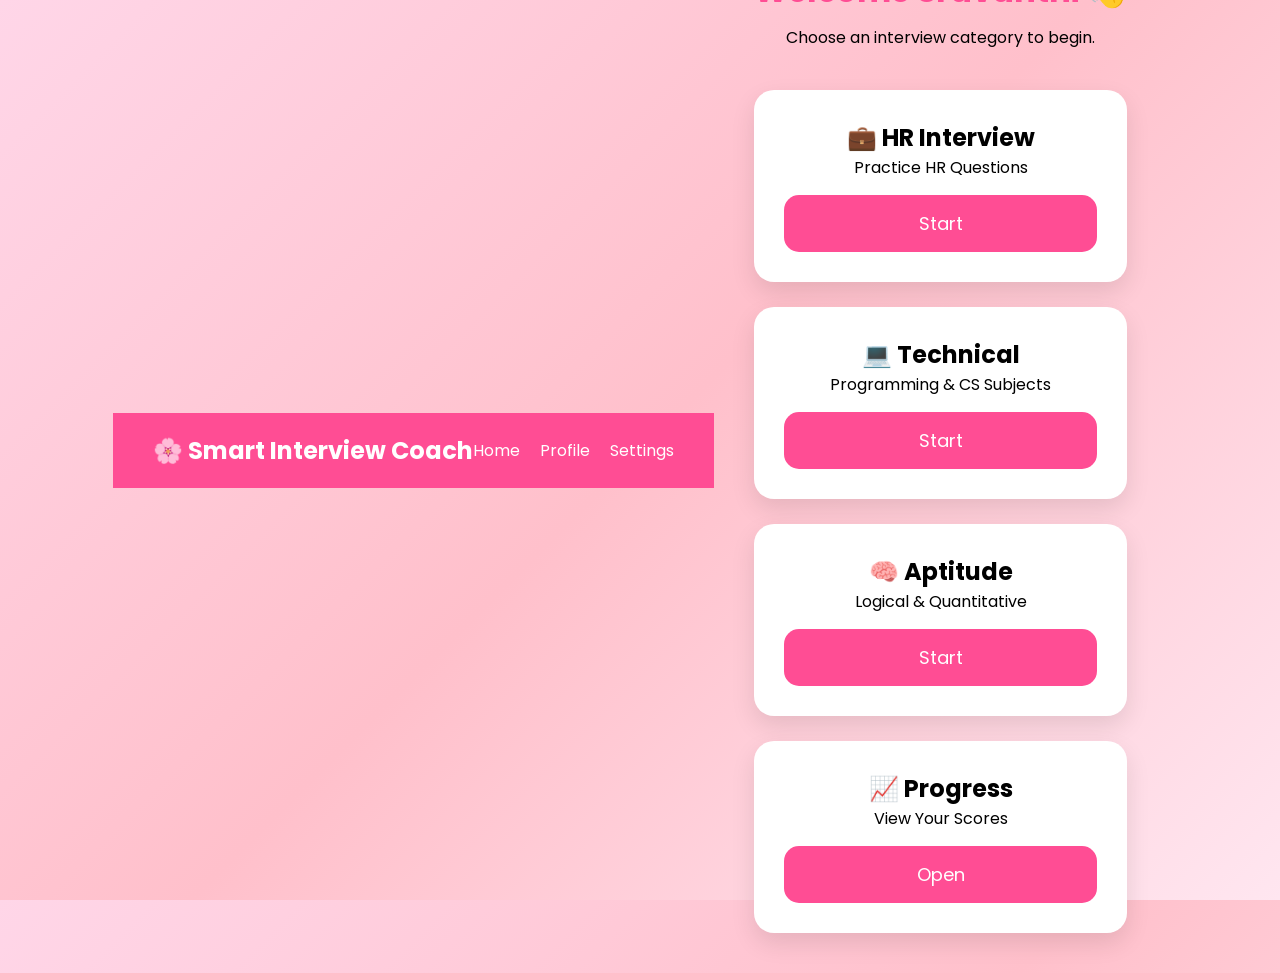
==== dashboard.html @ cf2a6e47 "Added Professional Dashboard" ====
<!DOCTYPE html>
<html lang="en">
<head>
<meta charset="UTF-8">
<meta name="viewport" content="width=device-width, initial-scale=1.0">
<title>Dashboard</title>

<link rel="stylesheet" href="style.css">

<link href="https://fonts.googleapis.com/css2?family=Poppins:wght@300;400;600;700&display=swap" rel="stylesheet">

</head>

<body>

<nav class="navbar">
<h2>🌸 Smart Interview Coach</h2>

<ul>
<li>Home</li>
<li>Profile</li>
<li>Settings</li>
</ul>

</nav>

<div class="dashboard">

<h1>Welcome Sravanthi 👋</h1>

<p>Choose an interview category to begin.</p>

<div class="cards">

<div class="card-box">
<h2>💼 HR Interview</h2>
<p>Practice HR Questions</p>
<button>Start</button>
</div>

<div class="card-box">
<h2>💻 Technical</h2>
<p>Programming & CS Subjects</p>
<button>Start</button>
</div>

<div class="card-box">
<h2>🧠 Aptitude</h2>
<p>Logical & Quantitative</p>
<button>Start</button>
</div>

<div class="card-box">
<h2>📈 Progress</h2>
<p>View Your Scores</p>
<button>Open</button>
</div>

</div>

</div>

</body>
</html>
---- style.css ----
*{
margin:0;
padding:0;
box-sizing:border-box;
font-family:'Poppins',sans-serif;
}

body{

background:linear-gradient(135deg,#ffd6e8,#ffc0cb,#ffe6f0);

height:100vh;

display:flex;

justify-content:center;

align-items:center;

}

.container{

width:100%;

display:flex;

justify-content:center;

}

.card{

background:white;

width:420px;

padding:40px;

border-radius:25px;

box-shadow:0 15px 35px rgba(0,0,0,.2);

text-align:center;

animation:fade .8s;

}

@keyframes fade{

from{

opacity:0;

transform:translateY(30px);

}

to{

opacity:1;

transform:translateY(0);

}

}

h1{

color:#ff4d94;

margin-bottom:10px;

}

.subtitle{

margin-bottom:25px;

color:#666;

}

input,select{

width:100%;

padding:14px;

margin:10px 0;

border-radius:12px;

border:1px solid #ddd;

font-size:16px;

}

button{

width:100%;

padding:15px;

background:#ff4d94;

border:none;

border-radius:15px;

font-size:18px;

color:white;

cursor:pointer;

transition:.3s;

}

button:hover{

background:#ff1a75;

transform:scale(1.03);

}
/* Dashboard */

.navbar{

display:flex;

justify-content:space-between;

align-items:center;

padding:20px 40px;

background:#ff4d94;

color:white;

}

.navbar ul{

display:flex;

gap:20px;

list-style:none;

}

.dashboard{

padding:40px;

text-align:center;

}

.cards{

display:grid;

grid-template-columns:repeat(auto-fit,minmax(250px,1fr));

gap:25px;

margin-top:40px;

}

.card-box{

background:white;

padding:30px;

border-radius:20px;

box-shadow:0 10px 25px rgba(0,0,0,.1);

transition:.3s;

}

.card-box:hover{

transform:translateY(-10px);

}

.card-box button{

margin-top:15px;

}
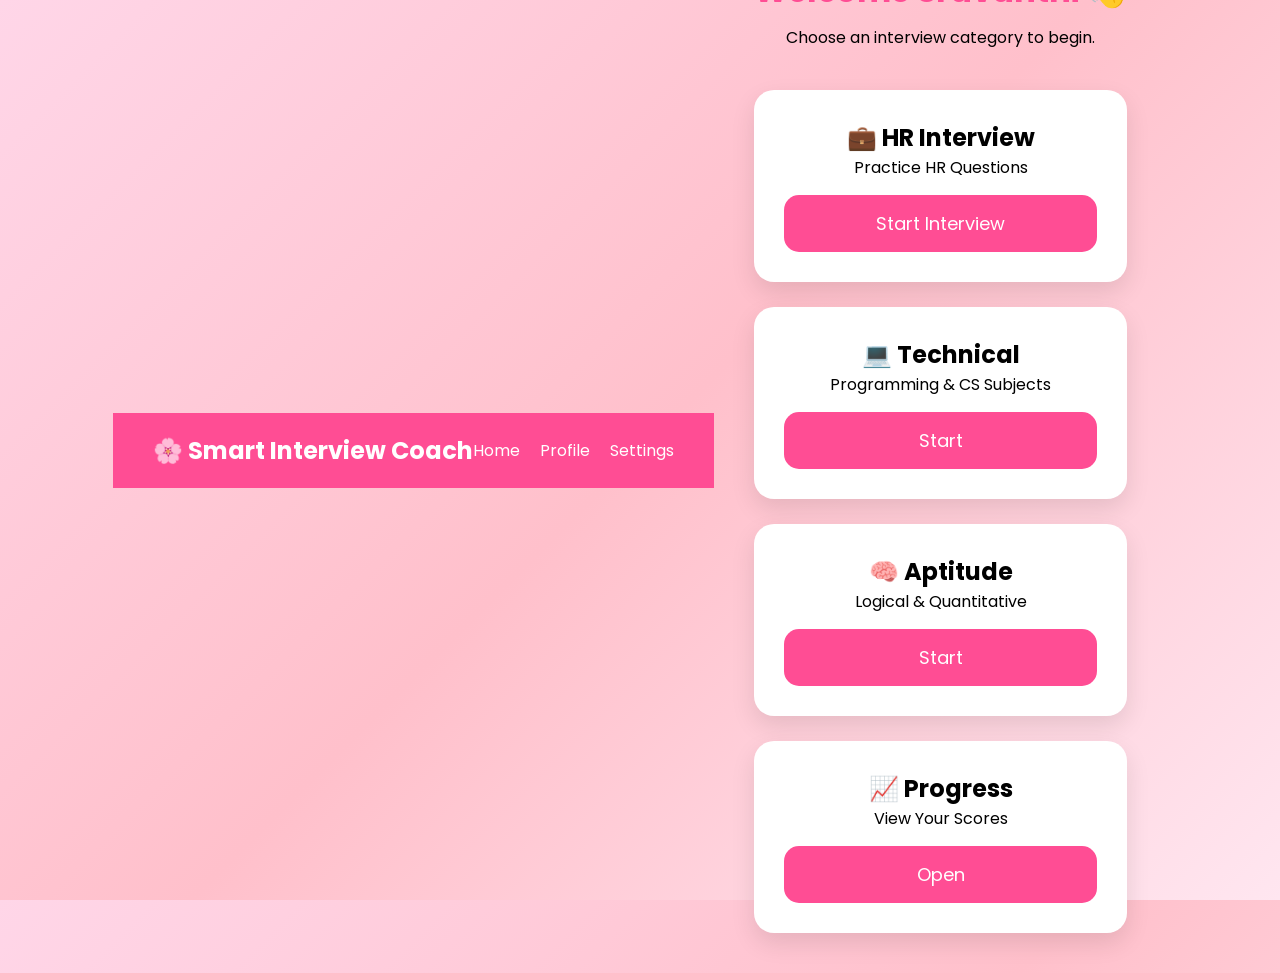
==== commit 192dc0ce: "updated form" ====
--- a/dashboard.html
+++ b/dashboard.html
@@ -35,7 +35,9 @@
 <div class="card-box">
 <h2>💼 HR Interview</h2>
 <p>Practice HR Questions</p>
-<button>Start</button>
+<button onclick="location.href='interview.html'">
+Start Interview
+</button>
 </div>
 
 <div class="card-box">
--- a/style.css
+++ b/style.css
@@ -200,4 +200,68 @@
 
 margin-top:15px;
 
-}+}
+
+.interview-box{
+
+width:700px;
+
+margin:60px auto;
+
+background:white;
+
+padding:40px;
+
+border-radius:25px;
+
+box-shadow:0 10px 30px rgba(0,0,0,.15);
+
+text-align:center;
+
+}
+
+#question{
+
+font-size:24px;
+
+margin-bottom:30px;
+
+font-weight:bold;
+
+color:#ff2f92;
+
+}
+
+.options{
+
+display:grid;
+
+gap:15px;
+
+}
+
+.option{
+
+padding:18px;
+
+font-size:18px;
+
+border:none;
+
+border-radius:15px;
+
+background:#ffd6ec;
+
+cursor:pointer;
+
+transition:.3s;
+
+}
+
+.option:hover{
+
+background:#ff4d94;
+
+color:white;
+
+}
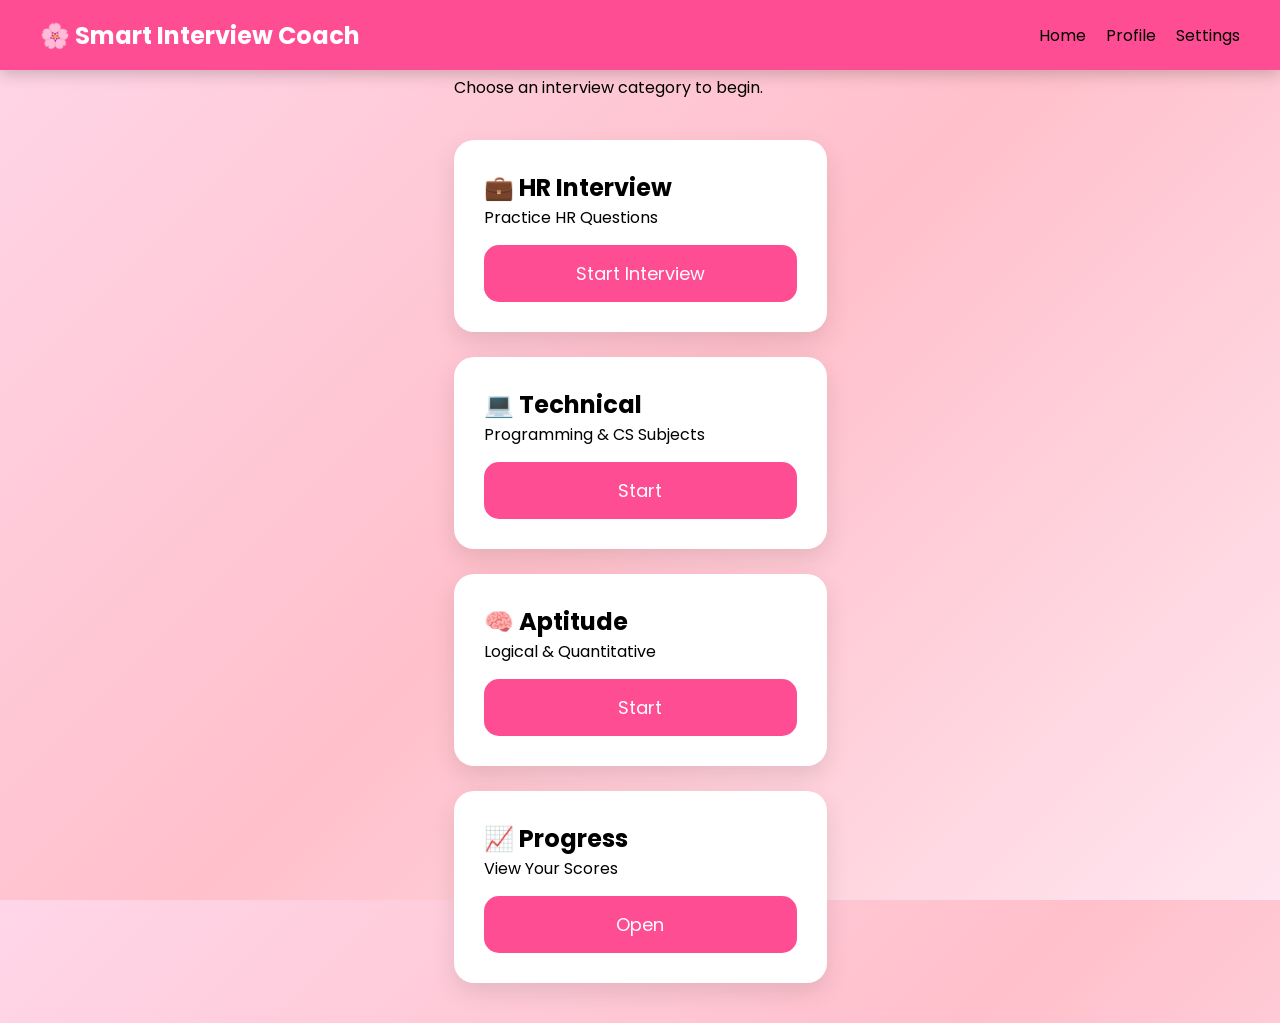
==== commit eaceda2a: "upgraded dashboard" ====
--- a/dashboard.html
+++ b/dashboard.html
@@ -1,16 +1,3 @@
-<!DOCTYPE html>
-<html lang="en">
-<head>
-<meta charset="UTF-8">
-<meta name="viewport" content="width=device-width, initial-scale=1.0">
-<title>Dashboard</title>
-
-<link rel="stylesheet" href="style.css">
-
-<link href="https://fonts.googleapis.com/css2?family=Poppins:wght@300;400;600;700&display=swap" rel="stylesheet">
-
-</head>
-
 <body>
 
 <nav class="navbar">
@@ -39,6 +26,18 @@
 Start Interview
 </button>
 </div>
+<!DOCTYPE html>
+<html lang="en">
+<head>
+<meta charset="UTF-8">
+<meta name="viewport" content="width=device-width, initial-scale=1.0">
+<title>Dashboard</title>
+
+<link rel="stylesheet" href="style.css">
+
+<link href="https://fonts.googleapis.com/css2?family=Poppins:wght@300;400;600;700&display=swap" rel="stylesheet">
+
+</head>
 
 <div class="card-box">
 <h2>💻 Technical</h2>
--- a/style.css
+++ b/style.css
@@ -130,138 +130,159 @@
 }
 /* Dashboard */
 
+
 .navbar{
+    position:fixed;
+    top:0;
+    left:0;
+    width:100%;
+    height:70px;
+    background:#ff4d94;
+    display:flex;
+    justify-content:space-between;
+    align-items:center;
+    padding:0 40px;
+    box-sizing:border-box;
+    z-index:1000;
+    box-shadow:0 4px 15px rgba(0,0,0,.2);
+}
+
+.navbar h2{
+    color:white;
+    margin:0;
+}
+
+.navbar ul{
+    display:flex;
+    gap:25px;
+    list-style:none;
+    margin:0;
+}
+
+.navbar ul li a{
+    color:white;
+    text-decoration:none;
+    font-weight:600;
+    transition:.3s;
+}
+
+.navbar ul li a:hover{
+    color:#ffe5f2;
+}
+.navbar ul{
 
 display:flex;
 
-justify-content:space-between;
-
-align-items:center;
-
-padding:20px 40px;
+gap:20px;
+
+list-style:none;
+
+}
+
+
+.dashboard{
+    margin-top:100px;
+    padding:40px;
+}
+
+.cards{
+
+display:grid;
+
+grid-template-columns:repeat(auto-fit,minmax(250px,1fr));
+
+gap:25px;
+
+margin-top:40px;
+
+}
+
+.card-box{
+
+background:white;
+
+padding:30px;
+
+border-radius:20px;
+
+box-shadow:0 10px 25px rgba(0,0,0,.1);
+
+transition:.3s;
+
+}
+
+.card-box:hover{
+
+transform:translateY(-10px);
+
+}
+
+.card-box button{
+
+margin-top:15px;
+
+}
+
+.interview-box{
+
+width:700px;
+
+margin:60px auto;
+
+background:white;
+
+padding:40px;
+
+border-radius:25px;
+
+box-shadow:0 10px 30px rgba(0,0,0,.15);
+
+text-align:center;
+
+}
+
+#question{
+
+font-size:24px;
+
+margin-bottom:30px;
+
+font-weight:bold;
+
+color:#ff2f92;
+
+}
+
+.options{
+
+display:grid;
+
+gap:15px;
+
+}
+
+.option{
+
+padding:18px;
+
+font-size:18px;
+
+border:none;
+
+border-radius:15px;
+
+background:#ffd6ec;
+
+cursor:pointer;
+
+transition:.3s;
+
+}
+
+.option:hover{
 
 background:#ff4d94;
 
 color:white;
 
 }
-
-.navbar ul{
-
-display:flex;
-
-gap:20px;
-
-list-style:none;
-
-}
-
-.dashboard{
-
-padding:40px;
-
-text-align:center;
-
-}
-
-.cards{
-
-display:grid;
-
-grid-template-columns:repeat(auto-fit,minmax(250px,1fr));
-
-gap:25px;
-
-margin-top:40px;
-
-}
-
-.card-box{
-
-background:white;
-
-padding:30px;
-
-border-radius:20px;
-
-box-shadow:0 10px 25px rgba(0,0,0,.1);
-
-transition:.3s;
-
-}
-
-.card-box:hover{
-
-transform:translateY(-10px);
-
-}
-
-.card-box button{
-
-margin-top:15px;
-
-}
-
-.interview-box{
-
-width:700px;
-
-margin:60px auto;
-
-background:white;
-
-padding:40px;
-
-border-radius:25px;
-
-box-shadow:0 10px 30px rgba(0,0,0,.15);
-
-text-align:center;
-
-}
-
-#question{
-
-font-size:24px;
-
-margin-bottom:30px;
-
-font-weight:bold;
-
-color:#ff2f92;
-
-}
-
-.options{
-
-display:grid;
-
-gap:15px;
-
-}
-
-.option{
-
-padding:18px;
-
-font-size:18px;
-
-border:none;
-
-border-radius:15px;
-
-background:#ffd6ec;
-
-cursor:pointer;
-
-transition:.3s;
-
-}
-
-.option:hover{
-
-background:#ff4d94;
-
-color:white;
-
-}
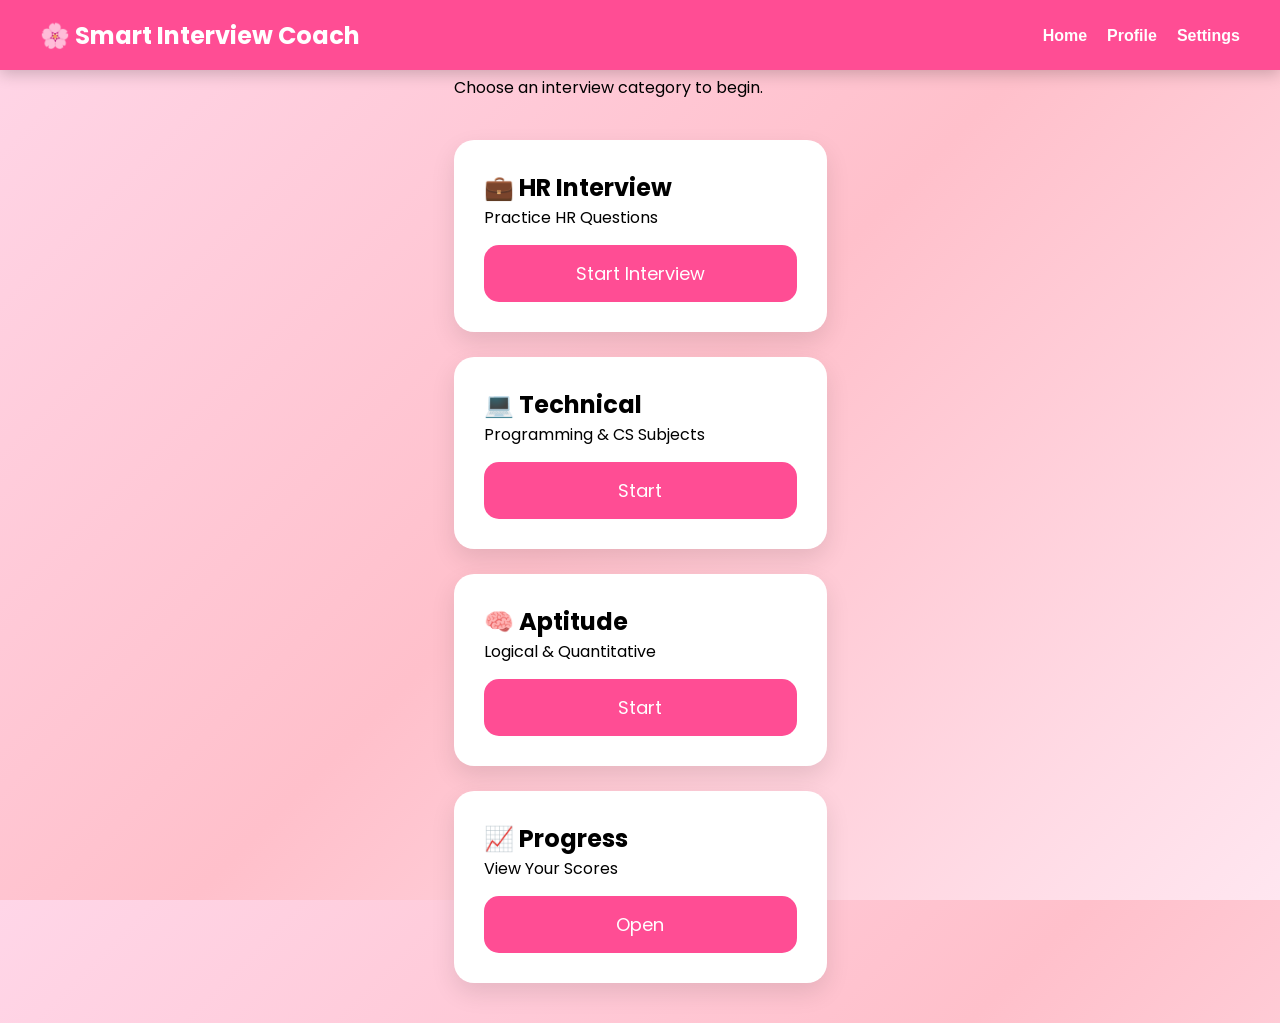
==== commit c31301e5: "updated" ====
--- a/dashboard.html
+++ b/dashboard.html
@@ -1,14 +1,28 @@
+<!DOCTYPE html>
+<html lang="en">
+
+<head>
+<meta charset="UTF-8">
+<meta name="viewport" content="width=device-width, initial-scale=1.0">
+
+<title>Dashboard</title>
+
+<link rel="stylesheet" href="style.css">
+
+<link href="https://fonts.googleapis.com/css2?family=Poppins:wght@300;400;600;700&display=swap" rel="stylesheet">
+
+</head>
+
 <body>
 
 <nav class="navbar">
-<h2>🌸 Smart Interview Coach</h2>
+    <h2>🌸 Smart Interview Coach</h2>
 
-<ul>
-<li>Home</li>
-<li>Profile</li>
-<li>Settings</li>
-</ul>
-
+    <ul>
+        <li><a href="dashboard.html">Home</a></li>
+        <li><a href="profile.html">Profile</a></li>
+        <li><a href="#">Settings</a></li>
+    </ul>
 </nav>
 
 <div class="dashboard">
@@ -26,18 +40,6 @@
 Start Interview
 </button>
 </div>
-<!DOCTYPE html>
-<html lang="en">
-<head>
-<meta charset="UTF-8">
-<meta name="viewport" content="width=device-width, initial-scale=1.0">
-<title>Dashboard</title>
-
-<link rel="stylesheet" href="style.css">
-
-<link href="https://fonts.googleapis.com/css2?family=Poppins:wght@300;400;600;700&display=swap" rel="stylesheet">
-
-</head>
 
 <div class="card-box">
 <h2>💻 Technical</h2>
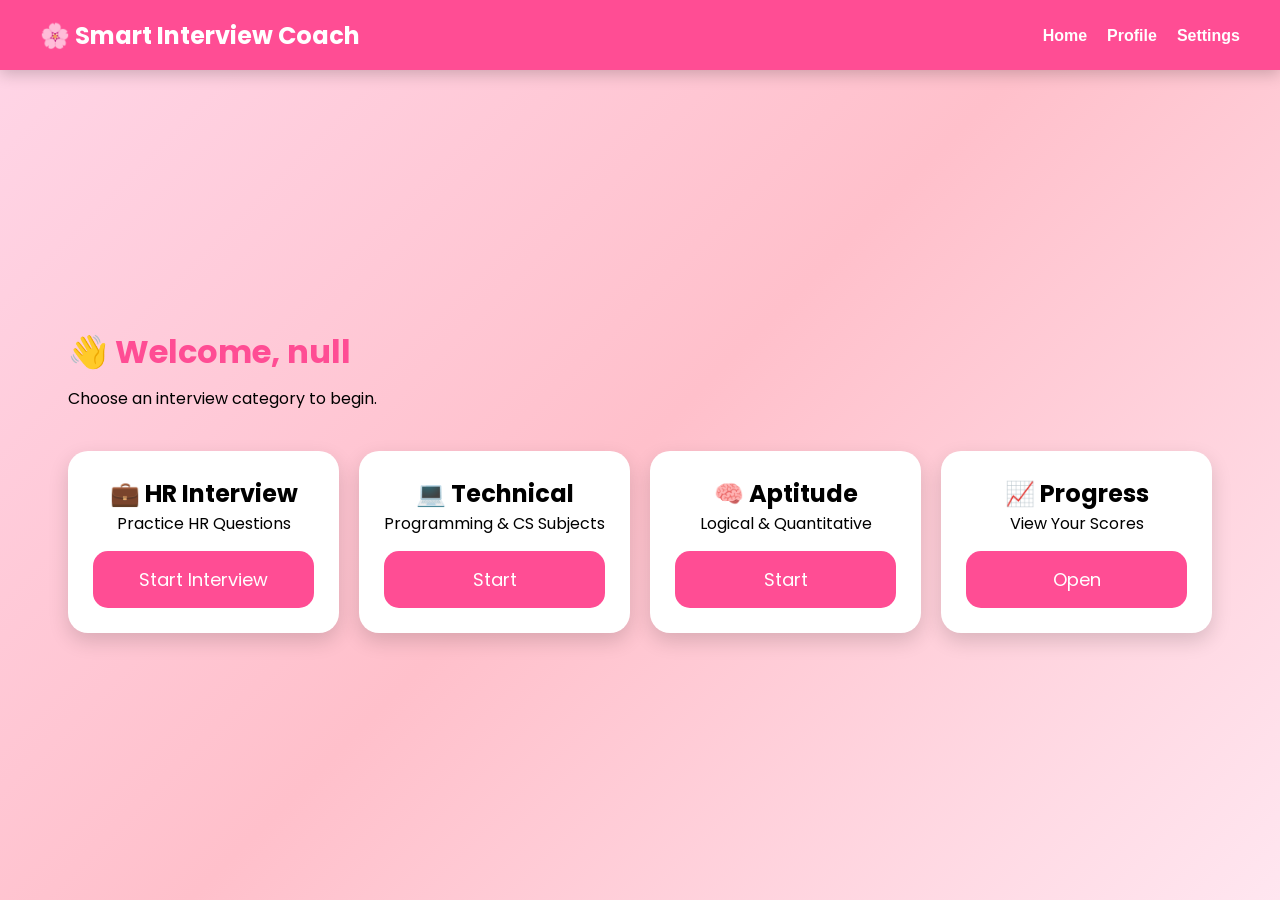
==== commit 35a6ba74: "updt" ====
--- a/dashboard.html
+++ b/dashboard.html
@@ -27,7 +27,7 @@
 
 <div class="dashboard">
 
-<h1>Welcome Sravanthi 👋</h1>
+ <h1 id="welcome"></h1>
 
 <p>Choose an interview category to begin.</p>
 
@@ -64,4 +64,12 @@
 </div>
 
 </body>
-</html>+</html>
+<script>
+
+const username = localStorage.getItem("username");
+
+document.getElementById("welcome").innerHTML =
+"👋 Welcome, " + username;
+
+</script>
--- a/style.css
+++ b/style.css
@@ -186,99 +186,91 @@
 }
 
 .cards{
+    display:grid;
+    grid-template-columns:repeat(4, 1fr);
+    gap:20px;
+    width:100%;
+    max-width:1300px;
+    margin:40px auto;
+}
+
+.card-box{
+    background:white;
+    padding:25px;
+    border-radius:20px;
+    text-align:center;
+    box-shadow:0 8px 20px rgba(0, 0, 0, 0.15);
+    width:100%;
+}
+
+.card-box:hover{
+
+transform:translateY(-10px);
+
+}
+
+.card-box button{
+
+margin-top:15px;
+
+}
+
+.interview-box{
+
+width:700px;
+
+margin:60px auto;
+
+background:white;
+
+padding:40px;
+
+border-radius:25px;
+
+box-shadow:0 10px 30px rgba(0,0,0,.15);
+
+text-align:center;
+
+}
+
+#question{
+
+font-size:24px;
+
+margin-bottom:30px;
+
+font-weight:bold;
+
+color:#ff2f92;
+
+}
+
+.options{
 
 display:grid;
 
-grid-template-columns:repeat(auto-fit,minmax(250px,1fr));
-
-gap:25px;
-
-margin-top:40px;
-
-}
-
-.card-box{
-
-background:white;
-
-padding:30px;
-
-border-radius:20px;
-
-box-shadow:0 10px 25px rgba(0,0,0,.1);
+gap:15px;
+
+}
+
+.option{
+
+padding:18px;
+
+font-size:18px;
+
+border:none;
+
+border-radius:15px;
+
+background:#ffd6ec;
+
+cursor:pointer;
 
 transition:.3s;
 
 }
 
-.card-box:hover{
-
-transform:translateY(-10px);
-
-}
-
-.card-box button{
-
-margin-top:15px;
-
-}
-
-.interview-box{
-
-width:700px;
-
-margin:60px auto;
-
-background:white;
-
-padding:40px;
-
-border-radius:25px;
-
-box-shadow:0 10px 30px rgba(0,0,0,.15);
-
-text-align:center;
-
-}
-
-#question{
-
-font-size:24px;
-
-margin-bottom:30px;
-
-font-weight:bold;
-
-color:#ff2f92;
-
-}
-
-.options{
-
-display:grid;
-
-gap:15px;
-
-}
-
-.option{
-
-padding:18px;
-
-font-size:18px;
-
-border:none;
-
-border-radius:15px;
-
-background:#ffd6ec;
-
-cursor:pointer;
-
-transition:.3s;
-
-}
-
 .option:hover{
 
 background:#ff4d94;
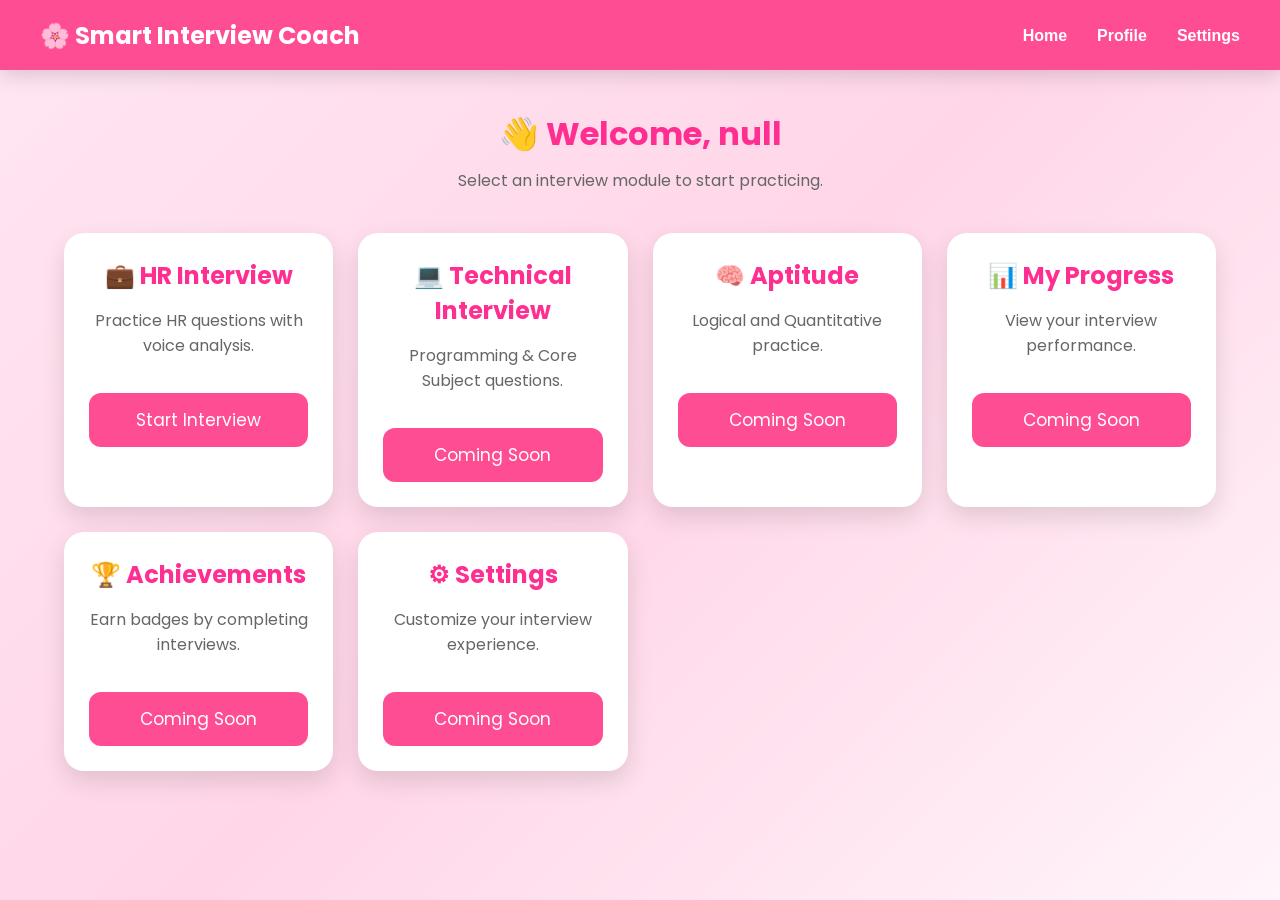
==== commit 8c4244f3: "brand new updates" ====
--- a/dashboard.html
+++ b/dashboard.html
@@ -2,12 +2,15 @@
 <html lang="en">
 
 <head>
+
 <meta charset="UTF-8">
 <meta name="viewport" content="width=device-width, initial-scale=1.0">
 
 <title>Dashboard</title>
 
 <link rel="stylesheet" href="style.css">
+
+<link rel="preconnect" href="https://fonts.googleapis.com">
 
 <link href="https://fonts.googleapis.com/css2?family=Poppins:wght@300;400;600;700&display=swap" rel="stylesheet">
 
@@ -16,55 +19,117 @@
 <body>
 
 <nav class="navbar">
-    <h2>🌸 Smart Interview Coach</h2>
 
-    <ul>
-        <li><a href="dashboard.html">Home</a></li>
-        <li><a href="profile.html">Profile</a></li>
-        <li><a href="#">Settings</a></li>
-    </ul>
+<h2>🌸 Smart Interview Coach</h2>
+
+<ul>
+
+<li><a href="dashboard.html">Home</a></li>
+
+<li><a href="profile.html">Profile</a></li>
+
+<li><a href="#">Settings</a></li>
+
+</ul>
+
 </nav>
 
 <div class="dashboard">
 
- <h1 id="welcome"></h1>
+<h1 id="welcome"></h1>
 
-<p>Choose an interview category to begin.</p>
+<p>Select an interview module to start practicing.</p>
 
 <div class="cards">
 
 <div class="card-box">
+
 <h2>💼 HR Interview</h2>
-<p>Practice HR Questions</p>
+
+<p>Practice HR questions with voice analysis.</p>
+
 <button onclick="location.href='interview.html'">
+
 Start Interview
+
 </button>
+
 </div>
 
 <div class="card-box">
-<h2>💻 Technical</h2>
-<p>Programming & CS Subjects</p>
-<button>Start</button>
+
+<h2>💻 Technical Interview</h2>
+
+<p>Programming & Core Subject questions.</p>
+
+<button>
+
+Coming Soon
+
+</button>
+
 </div>
 
 <div class="card-box">
+
 <h2>🧠 Aptitude</h2>
-<p>Logical & Quantitative</p>
-<button>Start</button>
+
+<p>Logical and Quantitative practice.</p>
+
+<button>
+
+Coming Soon
+
+</button>
+
 </div>
 
 <div class="card-box">
-<h2>📈 Progress</h2>
-<p>View Your Scores</p>
-<button>Open</button>
+
+<h2>📊 My Progress</h2>
+
+<p>View your interview performance.</p>
+
+<button>
+
+Coming Soon
+
+</button>
+
+</div>
+
+<div class="card-box">
+
+<h2>🏆 Achievements</h2>
+
+<p>Earn badges by completing interviews.</p>
+
+<button>
+
+Coming Soon
+
+</button>
+
+</div>
+
+<div class="card-box">
+
+<h2>⚙ Settings</h2>
+
+<p>Customize your interview experience.</p>
+
+<button>
+
+Coming Soon
+
+</button>
+
 </div>
 
 </div>
 
 </div>
 
-</body>
-</html>
 <script>
 
 const username = localStorage.getItem("username");
@@ -72,4 +137,8 @@
 document.getElementById("welcome").innerHTML =
 "👋 Welcome, " + username;
 
-</script>+</script>
+
+</body>
+
+</html>
--- a/style.css
+++ b/style.css
@@ -1,3 +1,8 @@
+/* ===============================
+   SMART INTERVIEW COACH
+   Version 2.0
+==================================*/
+
 *{
 margin:0;
 padding:0;
@@ -6,275 +11,323 @@
 }
 
 body{
-
-background:linear-gradient(135deg,#ffd6e8,#ffc0cb,#ffe6f0);
-
-height:100vh;
-
+background:linear-gradient(135deg,#ffe6f2,#ffd6e8,#fff5fa);
+min-height:100vh;
+}
+
+/* NAVBAR */
+
+.navbar{
+width:100%;
+height:70px;
+background:#ff4d94;
 display:flex;
-
+justify-content:space-between;
+align-items:center;
+padding:0 40px;
+box-shadow:0 5px 20px rgba(0,0,0,.15);
+}
+
+.navbar h2{
+color:white;
+}
+
+.navbar ul{
+display:flex;
+list-style:none;
+gap:30px;
+}
+
+.navbar a{
+color:white;
+text-decoration:none;
+font-weight:600;
+}
+
+/* LOGIN */
+
+.container{
+display:flex;
 justify-content:center;
-
 align-items:center;
-
-}
-
-.container{
-
+min-height:100vh;
+}
+
+.card{
+background:white;
+width:450px;
+padding:40px;
+border-radius:25px;
+box-shadow:0 15px 35px rgba(0,0,0,.15);
+text-align:center;
+}
+
+.card h1{
+color:#ff2f92;
+margin-bottom:15px;
+}
+
+.subtitle{
+margin-bottom:25px;
+color:#666;
+}
+
+input,
+select{
 width:100%;
-
-display:flex;
-
-justify-content:center;
-
-}
-
-.card{
-
-background:white;
-
-width:420px;
-
+padding:14px;
+margin:10px 0;
+border-radius:12px;
+border:1px solid #ddd;
+font-size:16px;
+}
+
+button{
+width:100%;
+padding:14px;
+margin-top:15px;
+border:none;
+border-radius:12px;
+background:#ff4d94;
+color:white;
+font-size:17px;
+cursor:pointer;
+transition:.3s;
+}
+
+button:hover{
+background:#ff2f92;
+transform:translateY(-2px);
+}
+
+/* DASHBOARD */
+
+.dashboard{
+width:90%;
+margin:40px auto;
+}
+
+.dashboard h1{
+text-align:center;
+color:#ff2f92;
+margin-top:30px;
+}
+
+.dashboard p{
+text-align:center;
+margin-top:10px;
+color:#666;
+}
+
+.cards{
+display:grid;
+grid-template-columns:repeat(auto-fit,minmax(250px,1fr));
+gap:25px;
+margin-top:40px;
+}
+
+.card-box{
+background:white;
+padding:25px;
+border-radius:20px;
+text-align:center;
+box-shadow:0 10px 25px rgba(0,0,0,.12);
+transition:.3s;
+}
+
+.card-box:hover{
+transform:translateY(-8px);
+}
+
+.card-box h2{
+color:#ff2f92;
+margin-bottom:15px;
+}
+
+.card-box p{
+margin-bottom:20px;
+}
+
+/* PROFILE */
+
+.profile-card{
+width:500px;
+margin:60px auto;
+background:white;
 padding:40px;
-
-border-radius:25px;
-
-box-shadow:0 15px 35px rgba(0,0,0,.2);
-
-text-align:center;
-
-animation:fade .8s;
-
-}
-
-@keyframes fade{
-
-from{
-
-opacity:0;
-
-transform:translateY(30px);
-
-}
-
-to{
-
-opacity:1;
-
-transform:translateY(0);
-
-}
-
-}
-
-h1{
-
-color:#ff4d94;
-
-margin-bottom:10px;
-
-}
-
-.subtitle{
-
+border-radius:20px;
+box-shadow:0 10px 25px rgba(0,0,0,.12);
+}
+
+.profile-card h1{
+color:#ff2f92;
 margin-bottom:25px;
-
-color:#666;
-
-}
-
-input,select{
-
-width:100%;
-
-padding:14px;
+text-align:center;
+}
+
+.profile-card p{
+font-size:18px;
+margin:15px 0;
+}
+
+/* INTERVIEW */
+
+.interview-page{
+width:90%;
+margin:40px auto;
+}
+
+.title{
+text-align:center;
+color:#ff2f92;
+margin-bottom:20px;
+}
+
+#question{
+text-align:center;
+font-size:28px;
+margin-bottom:30px;
+color:#ff2f92;
+}
+
+.interview-layout{
+display:grid;
+grid-template-columns:1fr 2fr;
+gap:30px;
+}
+
+.left-panel,
+.right-panel{
+background:white;
+padding:30px;
+border-radius:20px;
+box-shadow:0 10px 25px rgba(0,0,0,.12);
+}
+
+.left-panel h3,
+.right-panel h3{
+color:#ff2f92;
+margin-bottom:20px;
+}
+
+.left-panel ul{
+list-style:none;
+}
+
+.left-panel li{
+background:#ffe6f2;
+padding:12px;
+margin-bottom:12px;
+border-radius:10px;
+}
+
+#transcript{
+margin-top:20px;
+background:#fff8fc;
+border:2px solid #ffd6e8;
+border-radius:15px;
+min-height:220px;
+padding:20px;
+overflow:auto;
+line-height:1.6;
+}
+
+#startBtn,
+#stopBtn,
+#analyzeBtn{
+margin-top:15px;
+}
+#nextBtn{
+background:#7b2cbf;
+margin-top:15px;
+}
+
+#nextBtn:hover{
+background:#5a189a;
+}
+
+#analyzeBtn{
+background:#00b894;
+}
+
+#analyzeBtn:hover{
+background:#00997a;
+}
+
+#startBtn{
+background:#ff4d94;
+}
+
+#stopBtn{
+background:#ff7675;
+}
+
+.right-panel button{
+margin-bottom:12px;
+}
+
+#transcript{
+font-size:17px;
+line-height:1.8;
+}
+.report-card{
+
+margin-top:25px;
+
+background:white;
+
+padding:25px;
+
+border-radius:20px;
+
+box-shadow:0 10px 25px rgba(255,77,148,.25);
+
+border-left:8px solid #ff4d94;
+
+}
+
+.report-card h2{
+
+color:#ff2f92;
+
+margin-bottom:20px;
+
+}
+
+.report-card p{
+
+font-size:18px;
 
 margin:10px 0;
 
+}
+
+#suggestions{
+
+background:#fff5fa;
+
+padding:15px;
+
 border-radius:12px;
 
-border:1px solid #ddd;
-
-font-size:16px;
-
-}
-
-button{
-
-width:100%;
+margin-top:15px;
+
+line-height:1.7;
+
+}
+#grammar,
+#fillers{
+
+margin-top:15px;
 
 padding:15px;
 
-background:#ff4d94;
-
-border:none;
-
-border-radius:15px;
-
-font-size:18px;
-
-color:white;
-
-cursor:pointer;
-
-transition:.3s;
-
-}
-
-button:hover{
-
-background:#ff1a75;
-
-transform:scale(1.03);
-
-}
-/* Dashboard */
-
-
-.navbar{
-    position:fixed;
-    top:0;
-    left:0;
-    width:100%;
-    height:70px;
-    background:#ff4d94;
-    display:flex;
-    justify-content:space-between;
-    align-items:center;
-    padding:0 40px;
-    box-sizing:border-box;
-    z-index:1000;
-    box-shadow:0 4px 15px rgba(0,0,0,.2);
-}
-
-.navbar h2{
-    color:white;
-    margin:0;
-}
-
-.navbar ul{
-    display:flex;
-    gap:25px;
-    list-style:none;
-    margin:0;
-}
-
-.navbar ul li a{
-    color:white;
-    text-decoration:none;
-    font-weight:600;
-    transition:.3s;
-}
-
-.navbar ul li a:hover{
-    color:#ffe5f2;
-}
-.navbar ul{
-
-display:flex;
-
-gap:20px;
-
-list-style:none;
-
-}
-
-
-.dashboard{
-    margin-top:100px;
-    padding:40px;
-}
-
-.cards{
-    display:grid;
-    grid-template-columns:repeat(4, 1fr);
-    gap:20px;
-    width:100%;
-    max-width:1300px;
-    margin:40px auto;
-}
-
-.card-box{
-    background:white;
-    padding:25px;
-    border-radius:20px;
-    text-align:center;
-    box-shadow:0 8px 20px rgba(0, 0, 0, 0.15);
-    width:100%;
-}
-
-.card-box:hover{
-
-transform:translateY(-10px);
-
-}
-
-.card-box button{
-
-margin-top:15px;
-
-}
-
-.interview-box{
-
-width:700px;
-
-margin:60px auto;
-
-background:white;
-
-padding:40px;
-
-border-radius:25px;
-
-box-shadow:0 10px 30px rgba(0,0,0,.15);
-
-text-align:center;
-
-}
-
-#question{
-
-font-size:24px;
-
-margin-bottom:30px;
-
-font-weight:bold;
-
-color:#ff2f92;
-
-}
-
-.options{
-
-display:grid;
-
-gap:15px;
-
-}
-
-.option{
-
-padding:18px;
-
-font-size:18px;
-
-border:none;
-
-border-radius:15px;
-
-background:#ffd6ec;
-
-cursor:pointer;
-
-transition:.3s;
-
-}
-
-.option:hover{
-
-background:#ff4d94;
-
-color:white;
-
-}
+background:#fff5fa;
+
+border-radius:12px;
+
+line-height:1.8;
+
+font-size:17px;
+
+}
